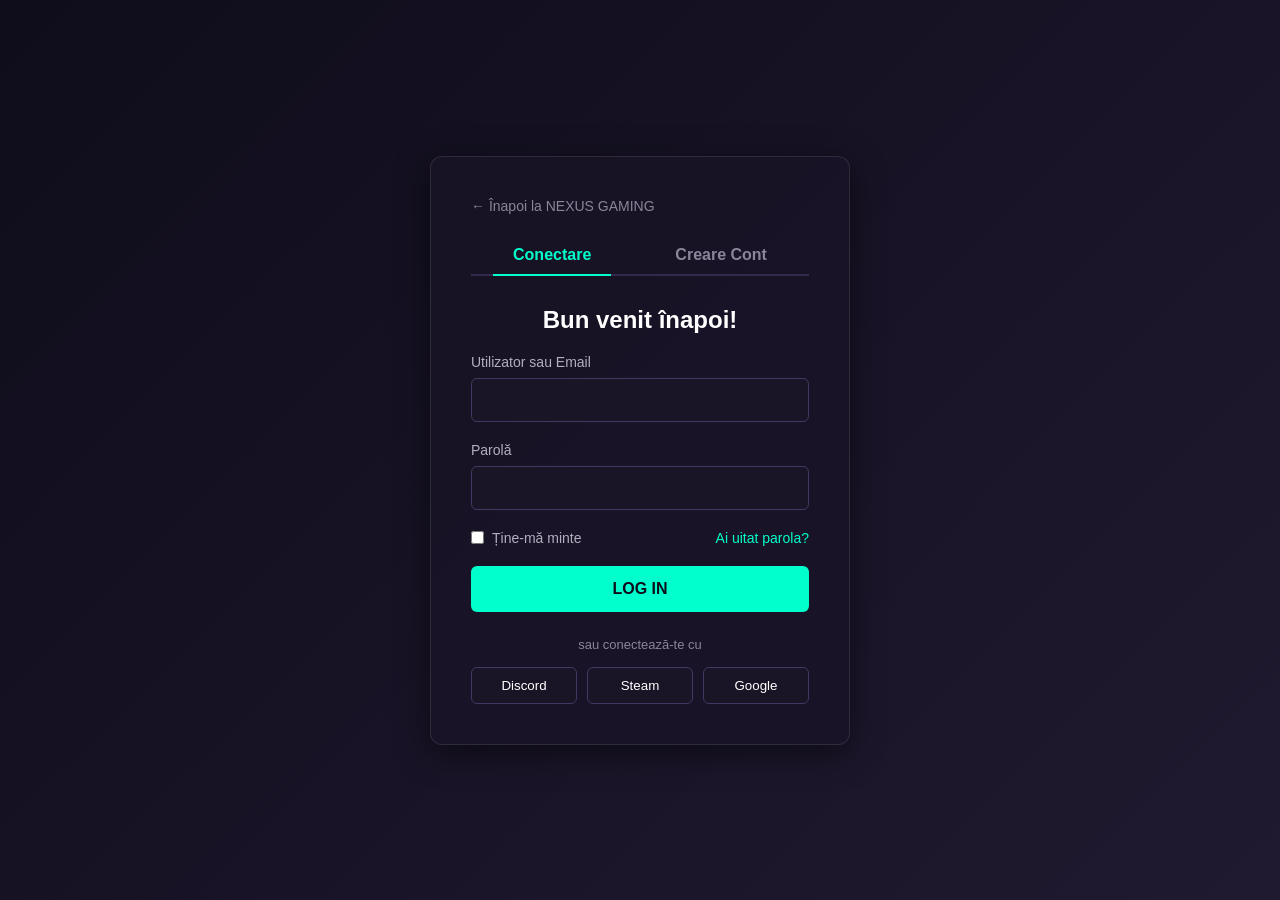
==== auth.html @ c6de0b0f "Adaugă pagina de autentificare și înregistrare" ====
<!DOCTYPE html>
<html lang="ro">
<head>
    <meta charset="UTF-8">
    <meta name="viewport" content="width=device-width, initial-scale=1.0">
    <title>Gaming Portal - Autentificare</title>
    <style>
        /* --- Stiluri Generale (Gaming/Dark Theme) --- */
        * {
            box-sizing: border-box;
            margin: 0;
            padding: 0;
            font-family: 'Segoe UI', Tahoma, Geneva, Verdana, sans-serif;
        }

        body {
            background: linear-gradient(135deg, #0f0c1b 0%, #201a30 100%);
            color: #ffffff;
            display: flex;
            justify-content: center;
            align-items: center;
            min-height: 100vh;
        }

        .container {
            background: rgba(25, 20, 38, 0.95);
            padding: 40px;
            border-radius: 12px;
            box-shadow: 0 8px 32px 0 rgba(0, 0, 0, 0.5);
            border: 1px solid rgba(255, 255, 255, 0.1);
            width: 100%;
            max-width: 420px;
        }

        .back-home {
            display: inline-block;
            margin-bottom: 22px;
            color: #8b8599;
            text-decoration: none;
            font-size: 14px;
        }

        .back-home:hover { color: #00ffcc; }

        /* --- Navigare între Conectare și Înregistrare --- */
        .tabs {
            display: flex;
            justify-content: space-around;
            margin-bottom: 30px;
            border-bottom: 2px solid #33294a;
        }

        .tab {
            padding: 10px 20px;
            cursor: pointer;
            font-weight: bold;
            color: #8b8599;
            transition: 0.3s;
        }

        .tab.active, .tab:hover {
            color: #00ffcc;
            border-bottom: 2px solid #00ffcc;
            margin-bottom: -2px;
        }

        /* --- Structura Formularelor --- */
        .form-panel {
            display: none;
        }

        .form-panel.active {
            display: block;
        }

        h2 {
            margin-bottom: 20px;
            font-size: 24px;
            text-align: center;
            color: #ffffff;
        }

        .input-group {
            margin-bottom: 20px;
        }

        .input-group label {
            display: block;
            margin-bottom: 8px;
            font-size: 14px;
            color: #b3aebf;
        }

        .input-group input[type="text"],
        .input-group input[type="email"],
        .input-group input[type="password"] {
            width: 100%;
            padding: 12px;
            background: #1a1526;
            border: 1px solid #443863;
            border-radius: 6px;
            color: #fff;
            font-size: 16px;
            transition: 0.3s;
        }

        .input-group input:focus {
            outline: none;
            border-color: #00ffcc;
            box-shadow: 0 0 8px rgba(0, 255, 204, 0.2);
        }

        /* --- Opțiuni Suplimentare (Remember me / Forgot pass) --- */
        .form-options {
            display: flex;
            justify-content: space-between;
            align-items: center;
            font-size: 14px;
            margin-bottom: 20px;
            color: #b3aebf;
        }

        .form-options a {
            color: #00ffcc;
            text-decoration: none;
        }

        .form-options a:hover {
            text-decoration: underline;
        }

        .checkbox-container {
            display: flex;
            align-items: center;
            gap: 8px;
            cursor: pointer;
        }

        /* --- Butoane --- */
        .btn-submit {
            width: 100%;
            padding: 14px;
            background: #00ffcc;
            color: #0f0c1b;
            border: none;
            border-radius: 6px;
            font-size: 16px;
            font-weight: bold;
            cursor: pointer;
            transition: 0.3s;
        }

        .btn-submit:hover {
            background: #00ccaa;
            box-shadow: 0 0 15px rgba(0, 255, 204, 0.4);
        }

        /* --- Autentificare Socială (Butoane Rapide) --- */
        .social-login {
            margin-top: 25px;
            text-align: center;
        }

        .social-login p {
            font-size: 13px;
            color: #8b8599;
            margin-bottom: 15px;
            position: relative;
        }

        .social-buttons {
            display: flex;
            gap: 10px;
        }

        .btn-social {
            flex: 1;
            padding: 10px;
            border-radius: 6px;
            border: 1px solid #443863;
            background: #1a1526;
            color: #fff;
            cursor: pointer;
            font-weight: 500;
            transition: 0.3s;
        }

        .btn-social:hover {
            background: #251e36;
            border-color: #8b8599;
        }
    </style>
</head>
<body>

<div class="container">
    <a class="back-home" href="index.html">← Înapoi la NEXUS GAMING</a>
    <!-- Tab-uri de comutare -->
    <div class="tabs">
        <div class="tab active" onclick="switchForm('login')">Conectare</div>
        <div class="tab" onclick="switchForm('register')">Creare Cont</div>
    </div>

    <!-- PANOU CONECTARE -->
    <div id="login-panel" class="form-panel active">
        <h2>Bun venit înapoi!</h2>
        <form action="#" method="POST">
            <div class="input-group">
                <label for="login-username">Utilizator sau Email</label>
                <input type="text" id="login-username" required autocomplete="username">
            </div>
            <div class="input-group">
                <label for="login-password">Parolă</label>
                <input type="password" id="login-password" required autocomplete="current-password">
            </div>
            <div class="form-options">
                <label class="checkbox-container">
                    <input type="checkbox"> Ține-mă minte
                </label>
                <a href="#">Ai uitat parola?</a>
            </div>
            <button type="submit" class="btn-submit">LOG IN</button>
        </form>
    </div>

    <!-- PANOU ÎNREGISTRARE -->
    <div id="register-panel" class="form-panel">
        <h2>Alătură-te comunității</h2>
        <form action="#" method="POST">
            <div class="input-group">
                <label for="reg-username">Nume Utilizator</label>
                <input type="text" id="reg-username" required autocomplete="username">
            </div>
            <div class="input-group">
                <label for="reg-email">Adresă de Email</label>
                <input type="email" id="reg-email" required autocomplete="email">
            </div>
            <div class="input-group">
                <label for="reg-password">Parolă</label>
                <input type="password" id="reg-password" required autocomplete="new-password">
            </div>
            <div class="form-options">
                <label class="checkbox-container">
                    <input type="checkbox" required> Accept Termenii și GDPR
                </label>
            </div>
            <button type="submit" class="btn-submit">CREEAZĂ CONT</button>
        </form>
    </div>

    <!-- Autentificare Socială Comună -->
    <div class="social-login">
        <p>sau conectează-te cu</p>
        <div class="social-buttons">
            <button class="btn-social">Discord</button>
            <button class="btn-social">Steam</button>
            <button class="btn-social">Google</button>
        </div>
    </div>
</div>

<!-- Script simplu pentru schimbarea formularelor -->
<script>
    function switchForm(type) {
        const loginPanel = document.getElementById('login-panel');
        const registerPanel = document.getElementById('register-panel');
        const tabs = document.querySelectorAll('.tab');

        if (type === 'login') {
            loginPanel.classList.add('active');
            registerPanel.classList.remove('active');
            tabs[0].classList.add('active');
            tabs[1].classList.remove('active');
        } else {
            registerPanel.classList.add('active');
            loginPanel.classList.remove('active');
            tabs[1].classList.add('active');
            tabs[0].classList.remove('active');
        }
    }

    if (window.location.hash === '#register') {
        switchForm('register');
    }

    document.querySelectorAll('form').forEach(form => {
        form.addEventListener('submit', event => {
            event.preventDefault();
            alert('Interfața este pregătită. Conectarea reală va fi activată ulterior.');
        });
    });
</script>

</body>
</html>
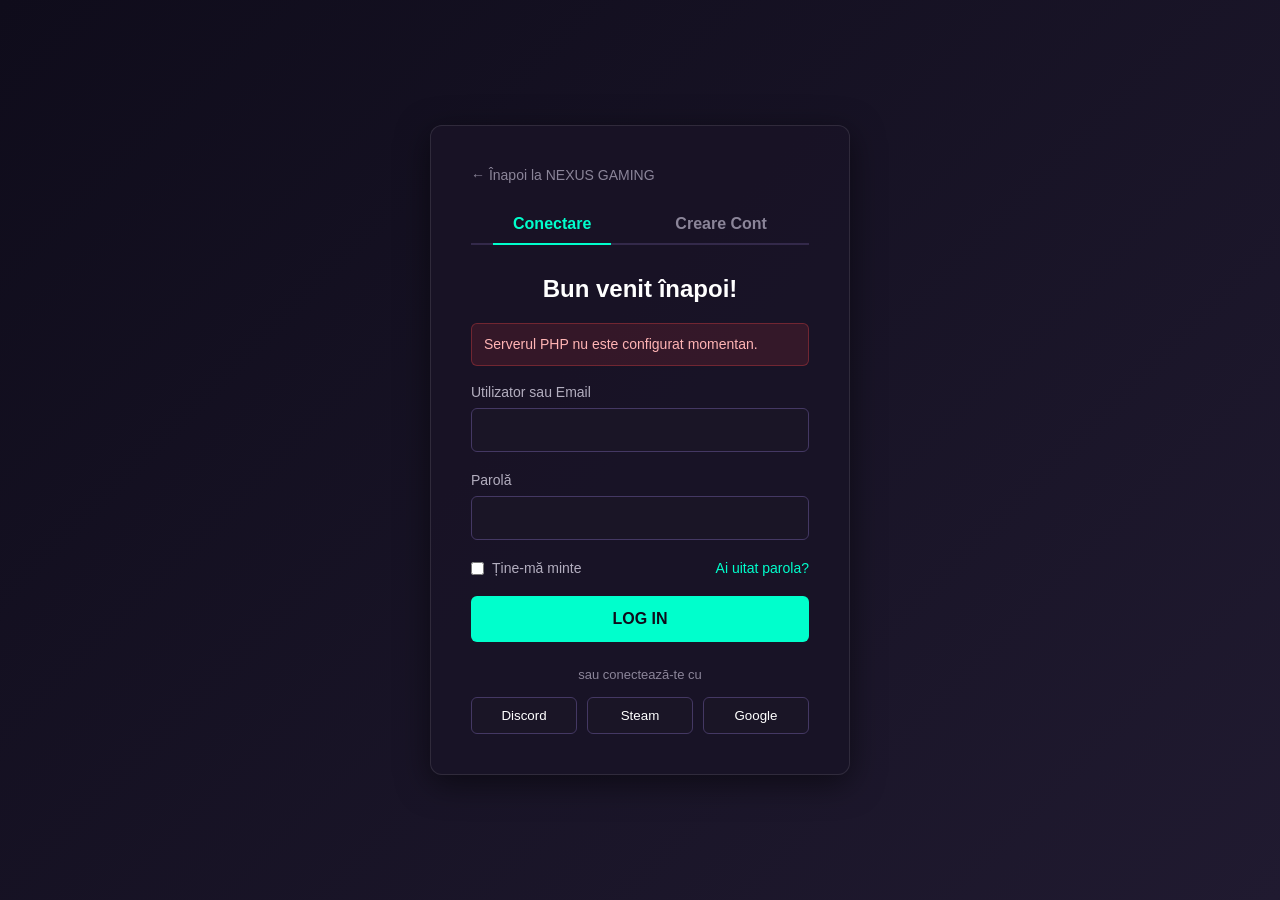
==== commit 240cb775: "Conectează autentificarea la MySQL prin PHP" ====
--- a/auth.html
+++ b/auth.html
@@ -189,6 +189,20 @@
             background: #251e36;
             border-color: #8b8599;
         }
+
+        .form-message {
+            display: none;
+            margin: 0 0 18px;
+            padding: 11px 12px;
+            border-radius: 6px;
+            font-size: 14px;
+            line-height: 1.4;
+        }
+
+        .form-message.show { display: block; }
+        .form-message.error { color: #ffb4b4; background: rgba(255, 70, 70, .12); border: 1px solid rgba(255, 70, 70, .3); }
+        .form-message.success { color: #00ffcc; background: rgba(0, 255, 204, .08); border: 1px solid rgba(0, 255, 204, .25); }
+        .btn-submit:disabled { opacity: .6; cursor: wait; }
     </style>
 </head>
 <body>
@@ -204,14 +218,15 @@
     <!-- PANOU CONECTARE -->
     <div id="login-panel" class="form-panel active">
         <h2>Bun venit înapoi!</h2>
-        <form action="#" method="POST">
+        <div class="form-message" id="login-message" role="status"></div>
+        <form id="login-form">
             <div class="input-group">
                 <label for="login-username">Utilizator sau Email</label>
-                <input type="text" id="login-username" required autocomplete="username">
+                <input type="text" id="login-username" name="identity" required autocomplete="username">
             </div>
             <div class="input-group">
                 <label for="login-password">Parolă</label>
-                <input type="password" id="login-password" required autocomplete="current-password">
+                <input type="password" id="login-password" name="password" required autocomplete="current-password">
             </div>
             <div class="form-options">
                 <label class="checkbox-container">
@@ -226,18 +241,19 @@
     <!-- PANOU ÎNREGISTRARE -->
     <div id="register-panel" class="form-panel">
         <h2>Alătură-te comunității</h2>
-        <form action="#" method="POST">
+        <div class="form-message" id="register-message" role="status"></div>
+        <form id="register-form">
             <div class="input-group">
                 <label for="reg-username">Nume Utilizator</label>
-                <input type="text" id="reg-username" required autocomplete="username">
+                <input type="text" id="reg-username" name="username" minlength="3" maxlength="24" pattern="[a-zA-Z0-9_]+" required autocomplete="username">
             </div>
             <div class="input-group">
                 <label for="reg-email">Adresă de Email</label>
-                <input type="email" id="reg-email" required autocomplete="email">
+                <input type="email" id="reg-email" name="email" maxlength="190" required autocomplete="email">
             </div>
             <div class="input-group">
                 <label for="reg-password">Parolă</label>
-                <input type="password" id="reg-password" required autocomplete="new-password">
+                <input type="password" id="reg-password" name="password" minlength="8" maxlength="72" required autocomplete="new-password">
             </div>
             <div class="form-options">
                 <label class="checkbox-container">
@@ -283,14 +299,63 @@
         switchForm('register');
     }
 
-    document.querySelectorAll('form').forEach(form => {
-        form.addEventListener('submit', event => {
-            event.preventDefault();
-            alert('Interfața este pregătită. Conectarea reală va fi activată ulterior.');
-        });
+    let csrfToken = '';
+
+    async function loadCsrfToken() {
+        const response = await fetch('api/csrf.php', { credentials: 'same-origin' });
+        const data = await response.json();
+        if (!response.ok || !data.csrf_token) throw new Error('Conexiunea nu este disponibilă.');
+        csrfToken = data.csrf_token;
+    }
+
+    function showMessage(id, message, success = false) {
+        const element = document.getElementById(id);
+        element.textContent = message;
+        element.className = `form-message show ${success ? 'success' : 'error'}`;
+    }
+
+    async function submitForm(form, endpoint, messageId) {
+        const button = form.querySelector('.btn-submit');
+        button.disabled = true;
+        const originalText = button.textContent;
+        button.textContent = 'SE PROCESEAZĂ...';
+        try {
+            if (!csrfToken) await loadCsrfToken();
+            const payload = Object.fromEntries(new FormData(form));
+            payload.csrf_token = csrfToken;
+            const response = await fetch(`api/${endpoint}.php`, {
+                method: 'POST',
+                credentials: 'same-origin',
+                headers: { 'Content-Type': 'application/json' },
+                body: JSON.stringify(payload)
+            });
+            const data = await response.json();
+            if (!response.ok) throw new Error(data.message || 'A apărut o eroare.');
+            showMessage(messageId, data.message, true);
+            form.reset();
+            setTimeout(() => window.location.href = 'index.html', 900);
+        } catch (error) {
+            showMessage(messageId, error.message);
+        } finally {
+            button.disabled = false;
+            button.textContent = originalText;
+        }
+    }
+
+    document.getElementById('login-form').addEventListener('submit', event => {
+        event.preventDefault();
+        submitForm(event.currentTarget, 'login', 'login-message');
+    });
+
+    document.getElementById('register-form').addEventListener('submit', event => {
+        event.preventDefault();
+        submitForm(event.currentTarget, 'register', 'register-message');
+    });
+
+    loadCsrfToken().catch(() => {
+        showMessage('login-message', 'Serverul PHP nu este configurat momentan.');
     });
 </script>
 
 </body>
 </html>
-
